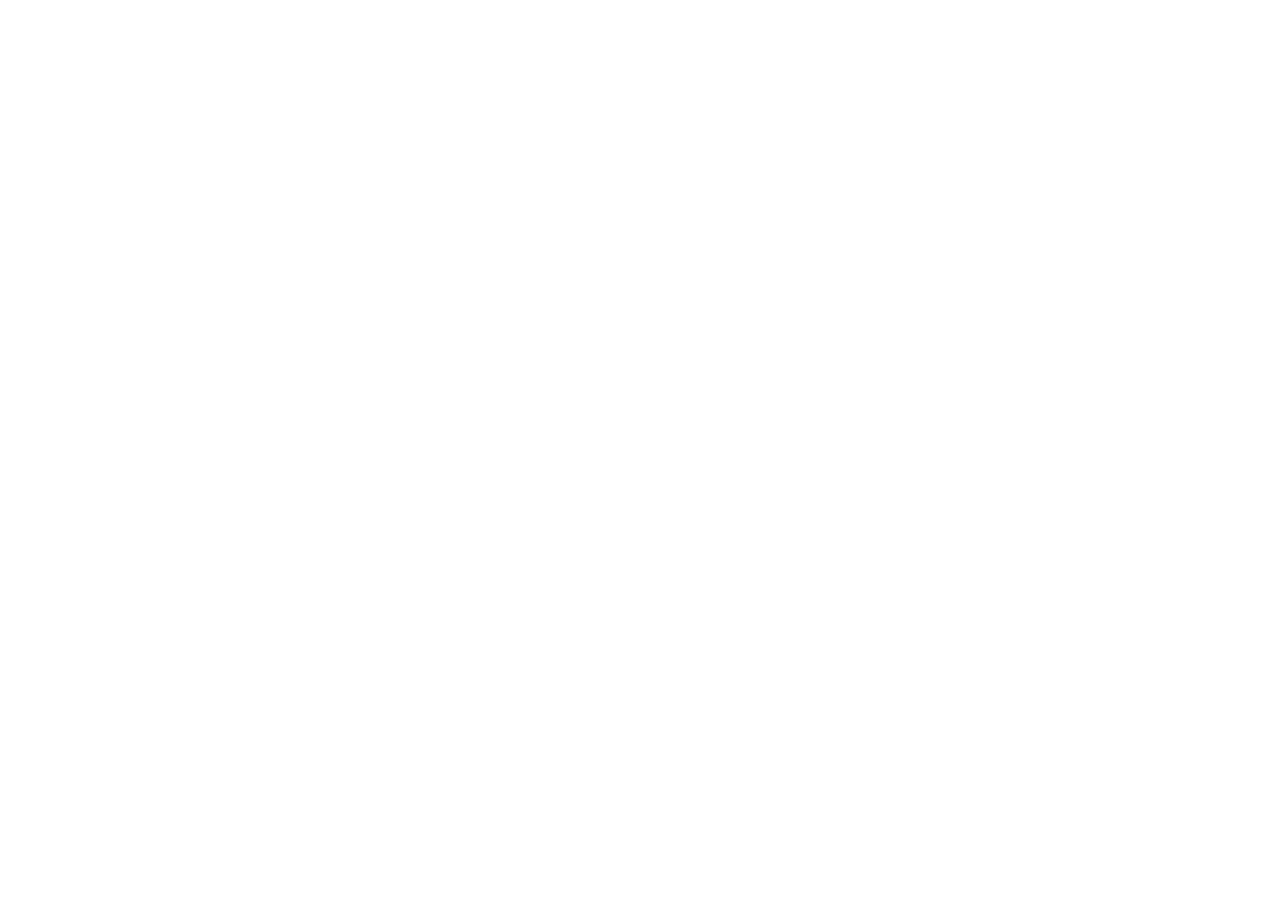
==== index.html @ 450bb211 "To do list project create by javascript" ====
<!DOCTYPE html>
<html lang="en">
<head>
    <meta charset="UTF-8">
    <meta name="viewport" content="width=device-width, initial-scale=1.0">
    <title>To Do list Project By JavaScript | Created By A-Al-Mamun</title>

    <!-- CSS Link -->
    <link rel="stylesheet" href="style.css">
</head>
<body>
    
    <script src="main.js"></script>
</body>
</html>
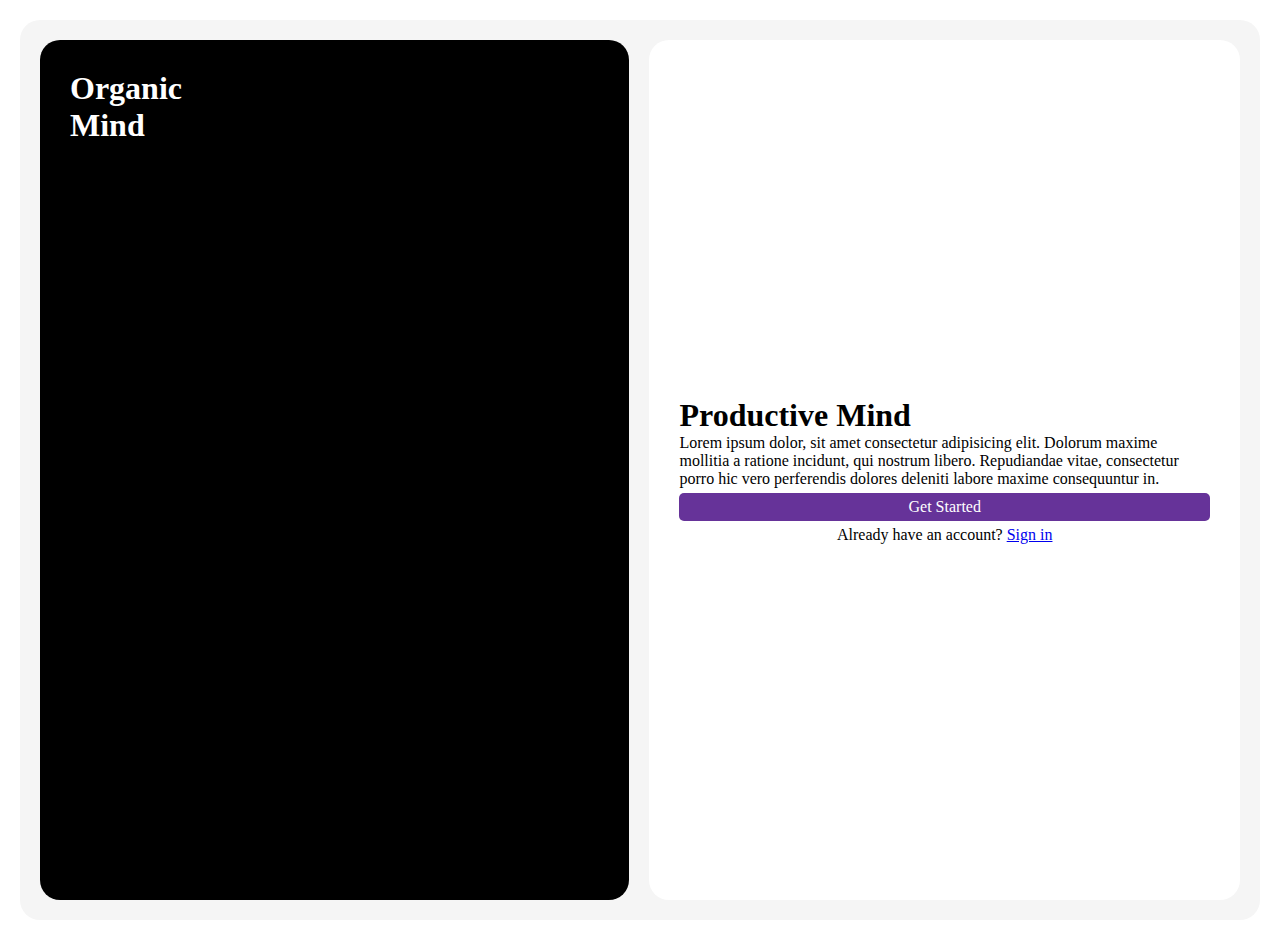
==== commit d510c227: "To do list front page design" ====
--- a/index.html
+++ b/index.html
@@ -1,3 +1,4 @@
+<!-- https://app.uizard.io/templates/XXJOvmKW0jhEyYZdmA7w/overview -->
 <!DOCTYPE html>
 <html lang="en">
 <head>
@@ -9,6 +10,18 @@
     <link rel="stylesheet" href="style.css">
 </head>
 <body>
+
+    <main>
+        <div class="main-left">
+            <h1>Organic <br>Mind</h1>
+        </div>
+        <div class="main-right">
+            <h1>Productive Mind</h1>
+            <p>Lorem ipsum dolor, sit amet consectetur adipisicing elit. Dolorum maxime mollitia a ratione incidunt, qui nostrum libero. Repudiandae vitae, consectetur porro hic vero perferendis dolores deleniti labore maxime consequuntur in.</p>
+            <a href="#">Get Started</a>
+            <span>Already have an account? <a href="#">Sign in</a></span>
+        </div>
+    </main>
     
     <script src="main.js"></script>
 </body>
--- a/style.css
+++ b/style.css
@@ -0,0 +1,54 @@
+*{
+    margin: 0;
+    padding: 0;
+    box-sizing: border-box;
+}
+
+main{
+    max-width: 100%;
+    height: 100vh;
+    margin: 20px;
+    padding: 20px;
+    border-radius: 20px;
+    background: #f5f5f5;
+    display: flex;
+    justify-content: space-between;
+}
+.main-left{
+    flex: 0 50%;
+    background: #000;
+    border-radius: 20px;
+    margin-right: 10px;
+}
+.main-left h1{
+    color: #fff;
+    padding: 30px;
+}
+
+.main-right{
+    flex: 0 50%;
+    background: #fff;
+    border-radius: 20px;
+    margin-left: 10px;
+    padding: 0 30px;
+    display: flex;
+    flex-direction: column;
+    justify-content: center;
+}
+.main-right h1{}
+.main-right p{}
+.main-right>a{
+    display: inline-block;
+    text-decoration: none;
+    background: rebeccapurple;
+    padding: 5px 10px;
+    color: #fff;
+    margin: 5px 0;
+    border-radius: 5px;
+    text-align: center;
+}
+.main-right span{
+    text-align: center;
+}
+.main-right span a{}
+.main-right span a:hover{}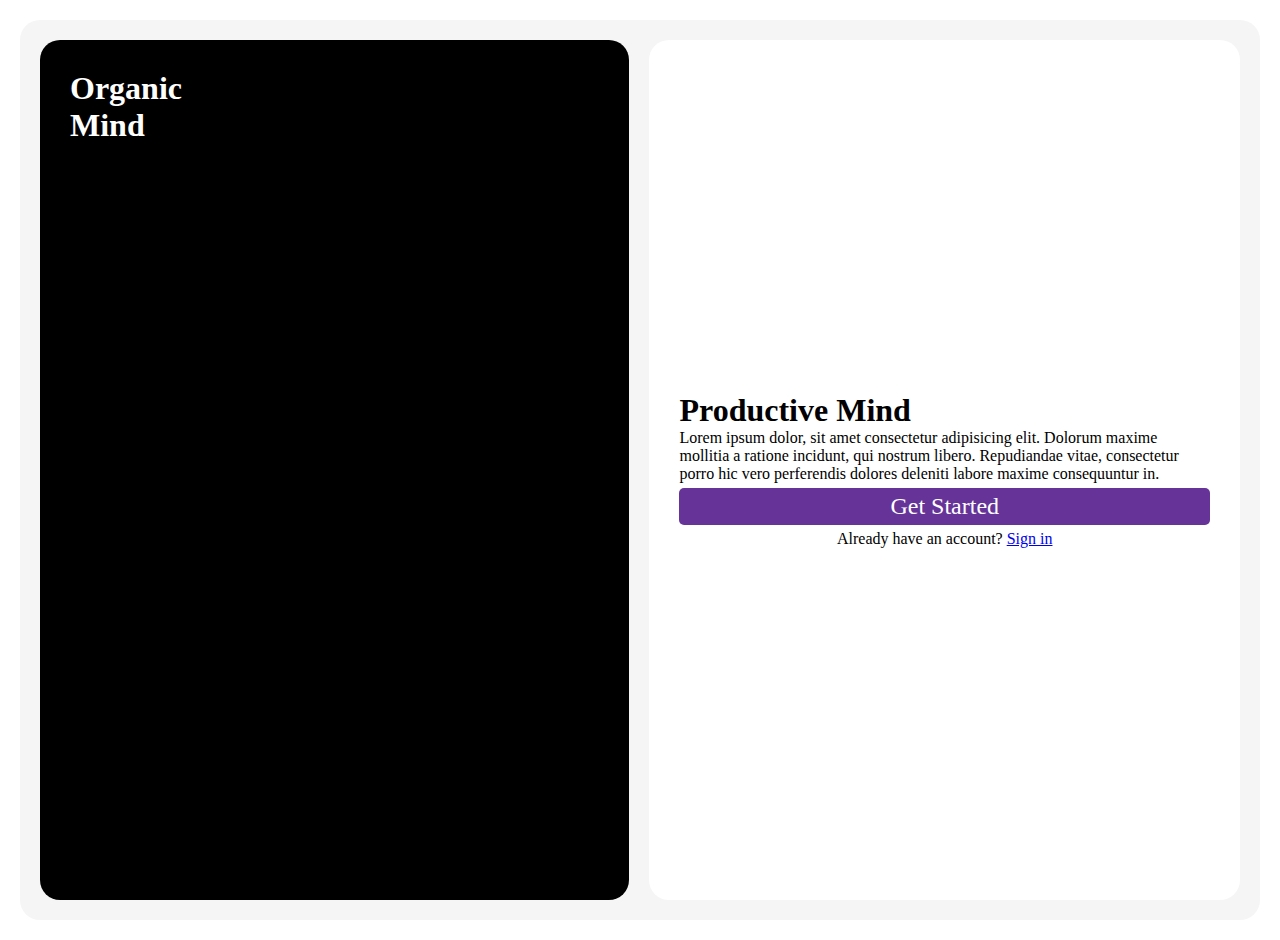
==== commit 133d4502: "To do list sign in and sign up page design completed" ====
--- a/index.html
+++ b/index.html
@@ -19,7 +19,7 @@
             <h1>Productive Mind</h1>
             <p>Lorem ipsum dolor, sit amet consectetur adipisicing elit. Dolorum maxime mollitia a ratione incidunt, qui nostrum libero. Repudiandae vitae, consectetur porro hic vero perferendis dolores deleniti labore maxime consequuntur in.</p>
             <a href="#">Get Started</a>
-            <span>Already have an account? <a href="#">Sign in</a></span>
+            <span>Already have an account? <a href="./signin.html">Sign in</a></span>
         </div>
     </main>
     
--- a/style.css
+++ b/style.css
@@ -45,10 +45,33 @@
     color: #fff;
     margin: 5px 0;
     border-radius: 5px;
+    font-size: 1.5rem;
     text-align: center;
 }
 .main-right span{
     text-align: center;
 }
 .main-right span a{}
-.main-right span a:hover{}+.main-right span a:hover{}
+
+/* For Sign in SEction */
+.main-right input{
+    padding: 5px 10px;
+    margin: 10px 0;
+    font-size: 1.5rem;
+}
+.main-right fieldset{
+    border: 0;
+    border-top: 1px solid #000!important;
+    text-align: center;
+    padding: 20px;
+    margin: 20px 0;
+}
+.main-right fieldset legend{
+    margin: auto;
+    padding: 0 20px;
+}
+.main-right fieldset button{
+    font-size: 1.5rem;
+    padding: 5px 10px;
+}